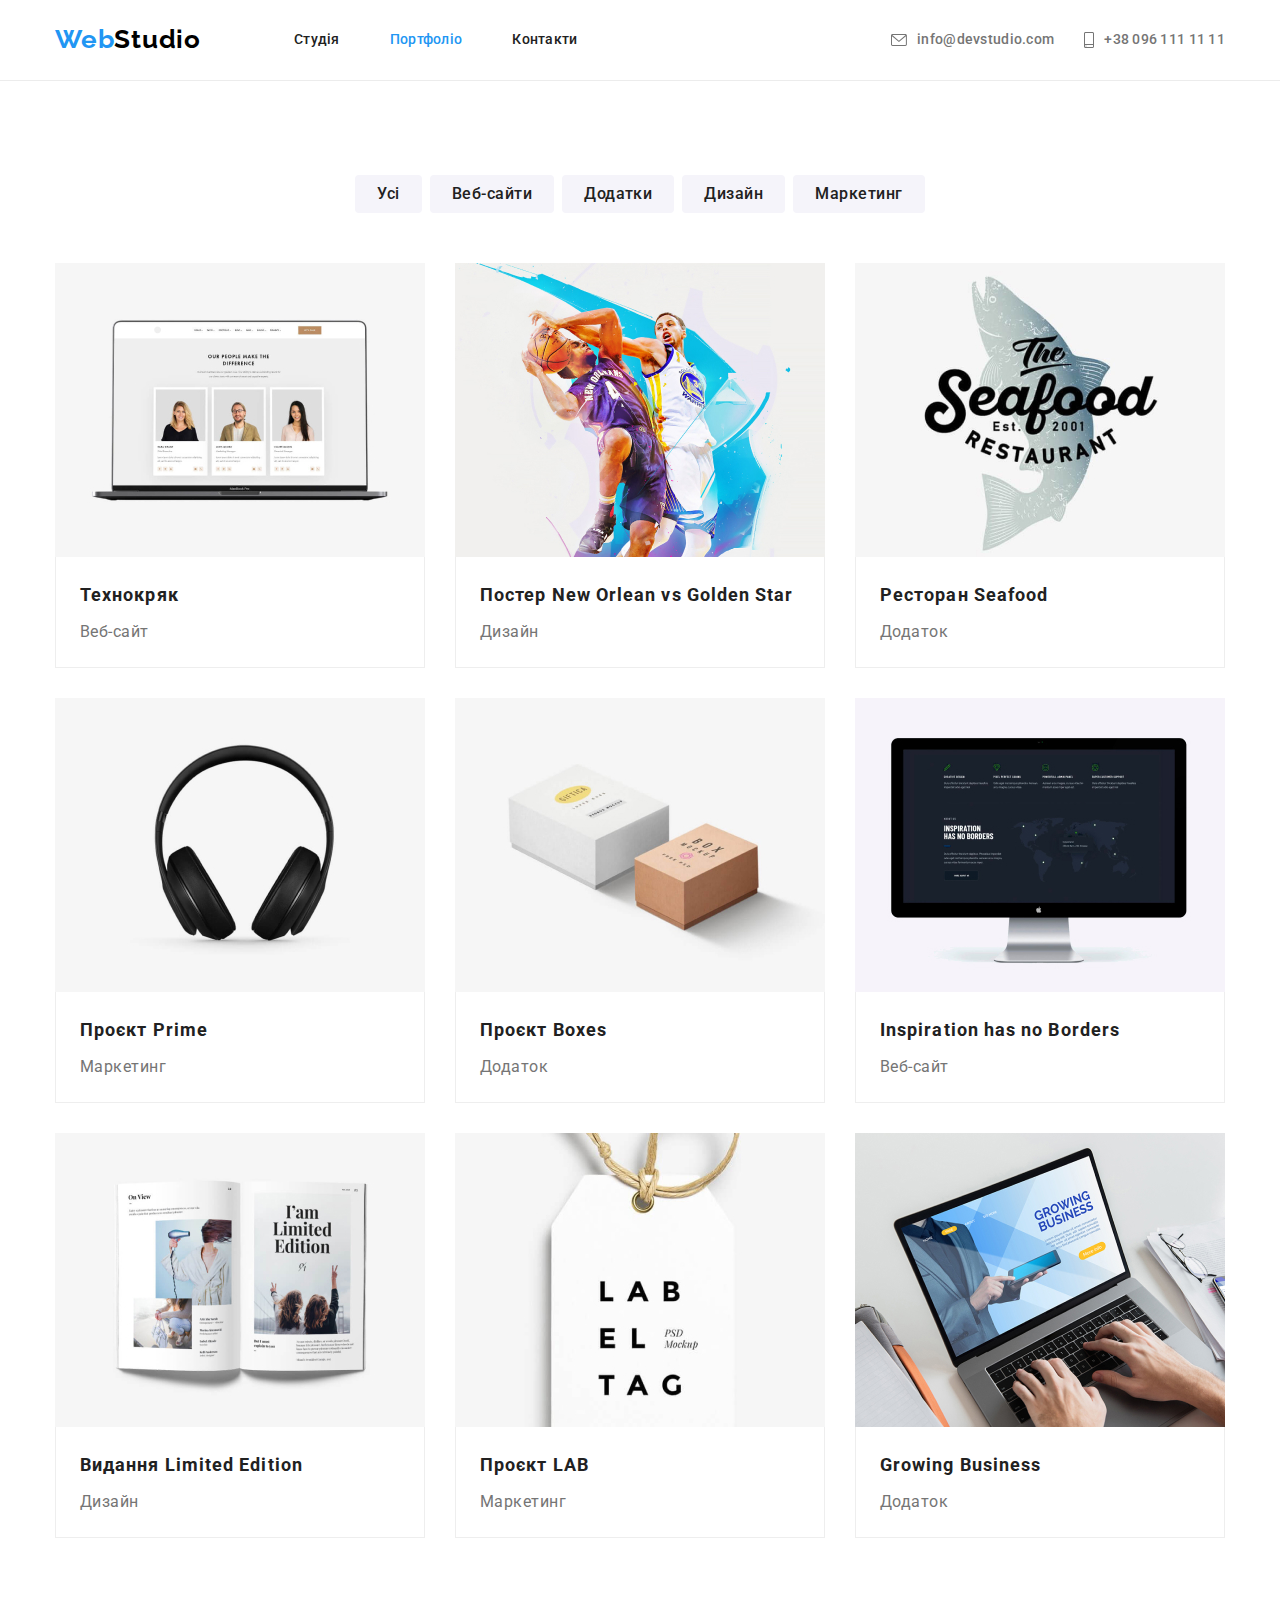
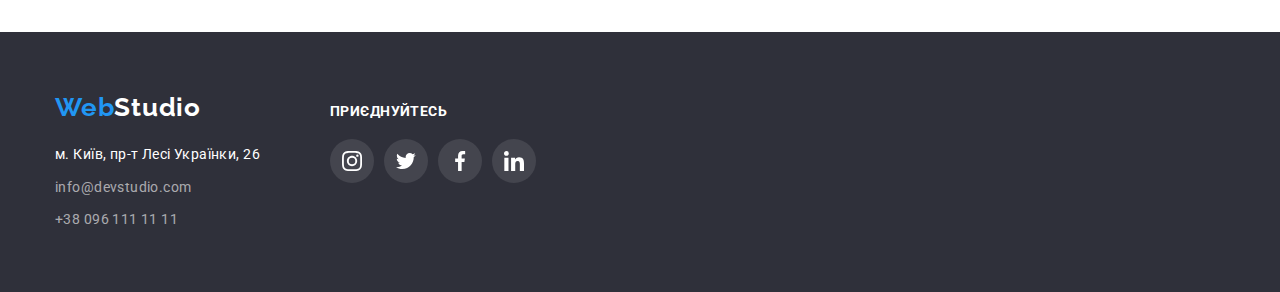
==== portfolio.html @ f7bb9458 "1" ====
<!DOCTYPE html>
<html lang="uk">

<head>
  <meta charset="UTF-8" />
  <meta http-equiv="X-UA-Compatible" content="IE=edge" />
  <meta name="viewport" content="width=device-width, initial-scale=1.0" />
  <title>WebStudio Portfolio</title>
  <link rel="preconnect" href="https://fonts.googleapis.com" />
  <link rel="preconnect" href="https://fonts.gstatic.com" crossorigin />
  <link
    href="https://fonts.googleapis.com/css2?family=Montserrat:wght@400;700&family=Raleway:wght@700&family=Roboto:wght@400;500;700;900&display=swap"
    rel="stylesheet" />
  <link rel="stylesheet"
    href="https://cdnjs.cloudflare.com/ajax/libs/modern-normalize/1.1.0/modern-normalize.min.css" />
  <link rel="stylesheet" href="./css/styles.css" />
</head>

<body>
  <header class="portfolio-header">
    <div class="container container-header border-bottom">
      <a href="./index.html" class="logo"><span class="logo-text link">Web</span>Studio</a>
      <nav class="nav">
        <ul class="nav-list list">
          <li><a class="nav-link link" href="./index.html">Студія</a></li>
          <li>
            <a class="nav-link link current" href="./portfolio.html">Портфоліо</a>
          </li>
          <li><a class="nav-link link" href="">Контакти</a></li>
        </ul>
      </nav>

      <ul class="contacts list">
        <li>
          <a class="contacts-link mail link" href="mailto:info@devstudio.com">
            <svg class="contacts-icon" width="16" height="12">
              <use href=".//image/symbol-defs.svg#icon-mail"></use>
            </svg>
            info@devstudio.com</a>
        </li>
        <li>
          <a class="contacts-link tel link" href="tel:+380961111111"> <svg class="contacts-icon" width="10" height="16">
              <use href=".//image/symbol-defs.svg#icon-smartphone"></use>
            </svg> +38 096 111 11 11</a>
        </li>
      </ul>
    </div>
  </header>
  <main>
    <section class="main-portfolio section">
      <div class="container portfolio-container">
        <h1 class="visually-hidden">Портфоліо</h1>
        <ul class="filters-list list">
          <li><button class="filters-button" type="button">Усі</button></li>
          <li>
            <button class="filters-button" type="button">Веб-сайти</button>
          </li>
          <li>
            <button class="filters-button" type="button">Додатки</button>
          </li>
          <li>
            <button class="filters-button" type="button">Дизайн</button>
          </li>
          <li>
            <button class="filters-button" type="button">Маркетинг</button>
          </li>
        </ul>
        <ul class="projects-list list">
          <li class="projects-item">
            <a class="projects-link link" href="#">
              <img class="projects-img" src="./image/portfolio(1).jpg" width="370" alt="Технокряк" />
              <div class="projects-link-info link">
                <p class="projects-link-text">Ресурс пропонує комплексні пропозиції з різним рівнем функціоналу та сервісів. Все це
                  дозволить
                  відвідувачу отримати
                  вичерпні відомості про компанію чи приватну особу.</p>
              </div>
              <div class="projects-info">
                <h2 class="projects-title">Технокряк</h2>
                <p class="projects-text">Веб-сайт</p>
              </div>
            </a>
          </li>
          <li class="projects-item">
            <a class="projects-link link" href="#">
              <img class="projects-img" src="./image/portfolio(2).jpg" width="370"
                alt="Постер New Orlean vs Golden Star" />
              <div class="projects-info">
                <h2 class="projects-title">
                  Постер New Orlean vs Golden Star
                </h2>
                <p class="projects-text">Дизайн</p>
              </div>
            </a>
          </li>
          <li class="projects-item">
            <a class="projects-link link" href="#">
              <img class="projects-img" src="./image/portfolio(3).jpg" width="370" alt="Ресторан Seafood" />
              <div class="projects-info">
                <h2 class="projects-title">Ресторан Seafood</h2>
                <p class="projects-text">Додаток</p>
              </div>
            </a>
          </li>
          <li class="projects-item">
            <a class="projects-link link" href="#">
              <img class="projects-img" src="./image/portfolio(4).jpg" width="370" alt="Проєкт Prime" />
              <div class="projects-info">
                <h2 class="projects-title">Проєкт Prime</h2>
                <p class="projects-text">Маркетинг</p>
              </div>
            </a>
          </li>
          <li class="projects-item">
            <a class="projects-link link" href="#">
              <img class="projects-img" src="./image/portfolio(5).jpg" width="370" alt="Проєкт Boxes" />
              <div class="projects-info">
                <h2 class="projects-title">Проєкт Boxes</h2>
                <p class="projects-text">Додаток</p>
              </div>
            </a>
          </li>
          <li class="projects-item">
            <a class="projects-link link" href="#">
              <img class="projects-img" src="./image/portfolio(6).jpg" width="370" alt="Inspiration has no Borders" />
              <div class="projects-info">
                <h2 class="projects-title">Inspiration has no Borders</h2>
                <p class="projects-text">Веб-сайт</p>
              </div>
            </a>
          </li>
          <li class="projects-item">
            <a class="projects-link link" href="#">
              <img class="projects-img" src="./image/portfolio(7).jpg" width="370" alt="Видання Limited Edition" />
              <div class="projects-info">
                <h2 class="projects-title">Видання Limited Edition</h2>
                <p class="projects-text">Дизайн</p>
              </div>
            </a>
          </li>
          <li class="projects-item">
            <a class="projects-link link" href="#">
              <img class="projects-img" src="./image/portfolio(8).jpg" width="370" alt="Проєкт LAB" />
              <div class="projects-info">
                <h2 class="projects-title">Проєкт LAB</h2>
                <p class="projects-text">Маркетинг</p>
              </div>
            </a>
          </li>
          <li class="projects-item">
            <a class="projects-link link" href="#">
              <img class="projects-img" src="./image/portfolio(9).jpg" width="370" alt="Growing Business" />
              <div class="projects-info">
                <h2 class="projects-title">Growing Business</h2>
                <p class="projects-text">Додаток</p>
              </div>
            </a>
          </li>
        </ul>
      </div>
    </section>
  </main>
  <footer>
    <address class="address section">
      <div class="footer-container container">
        <div class="address-container">
          <p class="logo-footer"><span class="logo-text">Web</span>Studio</p>
          <ul class="address-list list">
            <li class="address-item">
              <a class="address-map link" href="https://goo.gl/maps/9BAexuXsB6jjKLk17" target="_blank"
                rel="noopenet noreferrer nofollow">м. Київ, пр-т Лесі Українки, 26</a>
            </li>
            <li class="address-item">
              <a class="address-mail link" href="mailto:info@devstudio.com">info@devstudio.com</a>
            </li>
            <li class="address-item">
              <a class="address-tel link" href="tel:+380961111111">+38 096 111 11 11</a>
            </li>
          </ul>
        </div>
        <div class="footer-soc-container">
          <p class="footer-soc-text">приєднуйтесь</p>
          <ul class="footer-soc-list list">
            <li class="footer-soc-item">
              <a class="footer-soc-link link" href="" target="_blank" rel="noopenet noreferrer nofollow">
                <svg class="footer-soc-icon" width="20" height="20">
                  <use href=".//image/symbol-defs.svg#icon-instagram"></use>
                </svg></a>
            </li>
            <li class="footer-soc-item">
              <a class="footer-soc-link link" href="" target="_blank" rel="noopenet noreferrer nofollow">
                <svg class="footer-soc-icon" width="20" height="20">
                  <use href=".//image/symbol-defs.svg#icon-twitter"></use>
                </svg></a>
            </li>
            <li class="footer-soc-item">
              <a class="footer-soc-link link" href="" target="_blank" rel="noopenet noreferrer nofollow">
                <svg class="footer-soc-icon" width="20" height="20">
                  <use href=".//image/symbol-defs.svg#icon-facebook"></use>
                </svg></a>
            </li>
            <li class="footer-soc-item">
              <a class="footer-soc-link link" href="" target="_blank" rel="noopenet noreferrer nofollow">
                <svg class="footer-soc-icon" width="20" height="20">
                  <use href=".//image/symbol-defs.svg#icon-linkedin"></use>
                </svg></a>
            </li>
          </ul>
        </div>
      </div>
    </address>
  </footer>
</body>

</html>
---- css/styles.css ----
:root {
  --color-black-text: #000000;
  --color-white-text: #ffffff;
  --color-active-link: #2196f3;
  --color-nav-text: #212121;
  --color-contact-text: #757575;
  --color-title-text: #212121;
  --color-main-text: #757575;
  --color-box-text: #ffffff;
  --color-background-header: #ffffff;
  --color-background-footer: #2f303a;
  --color-background-hero: #2f303a;
  --color-background-hero-button: #188ce8;
  --color-background-team: #f5f4fa;
  --color-background-filters-button: #f5f4fa;
  --color-background-white: #ffffff;
  --color-background-main-portfolio: #f5f5f5;
  --color-border-portfolio: #eeeeee;
  --color-border-header: #ececec;
  --color-logo: #2196f3;
  --color-icon-grey:#AFB1B8;
  --colo-icon-background-footer: rgba(255, 255, 255, 0.1);

  --animation-delay: 250ms cubic-bezier(0.4, 0, 0.2, 1);
}

body {
  font-family: "Roboto", sans-serif;
  font-style: normal;
  color: var(--color-black-text);
}

.list {
  padding: 0px;
  margin: 0px;
  list-style: none;
}

.link {
  padding: 0px;
  margin: 0px;
  text-decoration: none;
  transition: var(--animation-delay);
}
.title {
  padding: 0px;
  margin: 0px;
}

.section {
  padding: 94px 0;
}

h1,
h2,
h3,
h4,
h5,
h6,
p {
  margin: 0;
}

img {
  display: block;
  max-width: 100%;
  height: auto;
}

.visually-hidden {
  position: absolute;
  width: 1px;
  height: 1px;
  margin: -1px;
  padding: 0;
  overflow: hidden;
  border: 0;
  clip: rect(0 0 0 0);
}

/* ----------------------header------------------------ */

.container {
  width: 1200px;
  padding-left: 15px;
  padding-right: 15px;
  margin: 0 auto;
}

.container-header {
  display: flex;
}
.logo {
  padding-top: 24px;
  padding-bottom: 25px;
  margin-right: 93px;
  font-family: "Raleway";
  font-weight: 700;
  font-size: 26px;
  line-height: 1.19;
  letter-spacing: 0.03em;
  text-decoration: none;

  color: var(--color-black-text);
}
.logo-text {
  color: var(--color-logo);
}

.nav-list {
  display: flex;
  align-items: center;
  gap: 50px;
}
.nav-link {
  position: relative;
  display: inline-block;
  padding: 32px 0;
  font-weight: 500;
  font-size: 14px;
  line-height: 1.14;
  letter-spacing: 0.02em;

  color: var(--color-nav-text);
}
.contacts.list {
  display: flex;
  align-items: center;
  margin-left: auto;
  gap: 30px;
}

.contacts-icon {
  margin-right: 10px;
  align-items: baseline;
  fill: var(--color-contact-text);
}

.contacts-link {
  position: relative;
  display: flex;
  align-items: center;
  padding: 32px 0;
  font-weight: 500;
  font-size: 14px;
  line-height: 1.14;
  letter-spacing: 0.02em;

  color: var(--color-contact-text);
}
 .nav-link::before,
 .contacts-link::before {
  content: "";
  width: 100%;
  height: 4px;
  border-radius: 2px;
  position: absolute;
  background-color: var(--color-active-link);
  left: 0;
  bottom: 0;
  transition: var(--animation-delay);
  transform: scale(0);
 }

.nav-link:hover,
.nav-link:focus,
.contacts-link:hover,
.contacts-link:focus {
  color: var(--color-active-link);
}

.nav-link:hover:before,
.nav-link:focus::before,
.contacts-link:hover::before,
.contacts-link:focus::before {
  transform: scale(1);
}

.contacts-link:hover .contacts-icon,
.contacts-link:focus .contacts-icon {
  fill: var(--color-active-link);
}

.nav-list .current {
  color: var(--color-active-link);
}


/*--------------------------main----------------------*/

.hero.section {
  max-width: 1600px;
  height: 600px;
  padding-top: 200px;
  padding-bottom: 200px;
  margin-left: auto;
  margin-right: auto;
  text-align: center;
  background-color: var(--color-background-hero); 
  background-image: linear-gradient(
    rgba(47, 48, 58, 0.4),
    rgba(47, 48, 58, 0.4)),
     url(../image/hero-img-background.jpg);
  background-repeat: no-repeat;
  background-position: center;
  background-size: cover;
}

.hero-container {
  display: flex;
  flex-direction: column;
  align-items: center;
}

.hero-title {
  margin-bottom: 30px;
  width: 696px;
  height: 120;
  font-weight: 900;
  font-size: 44px;
  line-height: 1.36;

  letter-spacing: 0.06em;
  text-transform: uppercase;

  color: var(--color-white-text);
}

.hero-button {
  min-width: 216px;
  height: 50px;
  font-family: "Roboto";
  font-weight: 700;
  font-size: 16px;
  line-height: 1.87;
  align-items: center;
  text-align: center;
  letter-spacing: 0.06em;

  color: var(--color-white-text);
  background-color: var(--color-background-hero-button);
  
  border: none;
  cursor: pointer;

  border-radius: 4px;
  
  transition: var(--animation-delay);
}

.hero-button:hover,
.hero-button:focus {
  background:var(--color-active-link);
  border: none;
  box-shadow: 0px 4px 4px rgba(0, 0, 0, 0.15);
}


/* --------------------------feature----------------------- */


.feature {
  background-color: var(--color-background-white);
}

.feature-list {
  display: flex;
  gap: 30px;
}

.feature-picture {
  display: flex;
  align-items: center;
  justify-content: center;
  margin-bottom: 30px;
  width: 270px;
  height: 120px;
  border-radius: 4px;


  background-color: var(--color-background-team);
}
.feature-title {
  margin-bottom: 10px;
  font-weight: 700;
  font-size: 14px;
  line-height: 1.14;
  letter-spacing: 0.03em;
  text-transform: uppercase;

  color: var(--color-title-text);
}

.feature-text {
  font-size: 14px;
  line-height: 1.7;
  letter-spacing: 0.03em;

  color: var(--color-main-text);
}


/* ----------------------------- box------------------------ */

.box {
  padding-top: 0px;
  background-color: var(--color-background-white);
}
.box-title.title {
  margin-bottom: 50px;
  font-weight: 700;
  font-size: 36px;
  line-height: 1.16;
  text-align: center;
  letter-spacing: 0.03em;

  color: var(--color-title-text);
}

.box-list {
  display: flex;
  justify-content: center;
  gap: 30px;
}

.box-item {
  position: relative;
}

.box-text {
  position: absolute;
  bottom: 0;

  display: flex;
  align-items: center;
  justify-content: center;

width: 370px;
height: 70px;

background-color: rgba(47, 48, 58, 0.8);



font-weight: 700;
font-size: 14px;
line-height: 16px;
text-align: center;
letter-spacing: 0.03em;
text-transform: uppercase;

color: var(--color-box-text);
}

/* --------------------------------team------------------------ */


.team {
  background: var(--color-background-team);
}

.team-title {
  margin-bottom: 50px;
  font-weight: 700;
  font-size: 36px;
  line-height: 1.16;
  text-align: center;
  letter-spacing: 0.03em;

  color: var(--color-title-text);
}

.team-list {
  display: flex;
  gap: 30px;
}

.team-item {
  box-shadow: 0px 1px 3px rgba(0, 0, 0, 0.12), 0px 1px 1px rgba(0, 0, 0, 0.14),
    0px 2px 1px rgba(0, 0, 0, 0.2);
  border-radius: 0px 0px 4px 4px;

  background-color: var(--color-background-white);
}

.team-info {
  padding-top: 30px;
  padding-bottom: 30px  ;
}
.team-name {
  margin-bottom: 10px;
  font-weight: 500;
  font-size: 16px;
  line-height: 1.18;

  text-align: center;
  letter-spacing: 0.03em;

  color: var(--color-title-text);
}

.team-text {
  margin-bottom: 16px;
  font-size: 16px;
  line-height: 1.18;

  text-align: center;
  letter-spacing: 0.03em;

  color: var(--color-main-text);
}
.team-soc-list {
  display: flex;
  justify-content: center;
  gap: 10px;
}

.team-soc-link {
  width: 44px;
  height: 44px;
  border-radius: 50%;
  display: inline-flex;
  align-items: center;
  justify-content: center;
  
}

.team-soc-icon {
  fill: var(--color-icon-grey);
}

.team-soc-link:hover,
.team-soc-link:focus {
  background-color: var(--color-active-link);
}

.team-soc-link:hover .team-soc-icon,
.team-soc-link:focus .team-soc-icon  {
  fill: var(--color-white-text);
}

/* -------------------- customers -------------------- */

.customers-title {
margin-bottom: 50px;
font-weight: 700;
font-size: 36px;
line-height: 42px;
text-align: center;
letter-spacing: 0.03em;
color: var(--color-black-text);
}

.customers-list {
  display: flex;
  justify-content: center;
  gap: 30px;

}

.customers-link {
  display: flex;
  justify-content: center;
  align-items: center;
  width: 170px;
  height: 92px;
  border: 1px solid var(--color-icon-grey);
  border-radius: 4px;
}
.customers-icon {
  fill: var(--color-icon-grey);
  transition: var(--animation-delay);
}

.customers-link:hover,
.customers-link:focus {
  border-color: var(--color-active-link);
}

.customers-link:hover .customers-icon,
.customers-link:focus .customers-icon{
  fill: var(--color-active-link);
}





/* -------------------footer----------------- */
.address {
  display: block;
  background: var(--color-background-footer);
  font-style: normal;
  padding-top: 60px;
  padding-bottom: 60px;
}

.footer-container {
  display: flex;
  align-items: baseline;
}

.address-container {
  margin-right: 70px;
}

.logo-footer {
  display: inline-block;
  margin-bottom: 20px;
  font-family: "Raleway";
  font-weight: 700;
  font-size: 26px;
  line-height: 1.19;

  letter-spacing: 0.03em;

  color: var(--color-white-text);
}

.address-item {
  margin-bottom: 9px;
}

.address-item:last-child {
  margin-bottom: 0px;
}

.address-map {
  font-size: 14px;
  line-height: 1.71;

  letter-spacing: 0.03em;

  color: var(--color-white-text);
}

.address-mail {
  font-size: 14px;
  line-height: 1.71;

  letter-spacing: 0.03em;

  color: rgba(255, 255, 255, 0.6);
}

.address-tel {
  font-size: 14px;
  line-height: 1.71;

  letter-spacing: 0.03em;

  color: rgba(255, 255, 255, 0.6);

}
.footer-soc-text {
  margin-bottom: 20px;
font-weight: 700;
font-size: 14px;
line-height: 16px;
letter-spacing: 0.03em;
text-transform: uppercase;
color: var(--color-white-text);
}
.footer-soc-list {
  display: flex;
  justify-content: left;
  gap: 10px;
}
.footer-soc-link {
  width: 44px;
  height: 44px;
  border-radius: 50%;
  display: flex;
  align-items: center;
  justify-content: center;
  background-color: var(--colo-icon-background-footer);
}

.footer-soc-icon {
  fill: var(--color-white-text);
}

.footer-soc-link:hover,
.footer-soc-link:focus {
  background-color: var(--color-active-link);
}

.footer-soc-link:hover .footer-soc-icon,
.footer-soc-link:focus .footer-soc-icon  {
  fill: var(--color-white-text);
}

/* -----------------------portfolio------------------- */
.portfolio-header {
  border-bottom: 1px solid var(--color-border-header);
}
.main-portfolio {
  background: var(--color-background-white);
}

.filters-list {
  display: flex;
  flex-direction: row;
  justify-content: center;
  margin-bottom: 50px;
  gap: 8px;
}
.filters-button {
  height: 38px;
  padding: 6px 22px;
  font-family: "Roboto";
  font-style: normal;
  font-weight: 500;
  font-size: 16px;
  line-height: 1.62;

  text-align: center;
  letter-spacing: 0.03em;

  border: none;
  color: var(--color-nav-text);

  background: var(--color-background-filters-button);
  border-radius: 4px;
  cursor: pointer;

  transition: var(--animation-delay);
}

.filters-button:hover,
.filters-button:focus {
  border: none;
  background: var(--color-active-link);
  color: var(--color-white-text);

  box-shadow: 0px 3px 1px rgba(0, 0, 0, 0.1), 0px 1px 2px rgba(0, 0, 0, 0.08),
    0px 2px 2px rgba(0, 0, 0, 0.12);
}
.projects-list {
  display: flex;
  flex-wrap: wrap;
  gap: 30px;
}

.projects-item {
  position: relative;
  width: calc((100% - 60px) / 3);
  background: var(--color-background-white);
}

.projects-link {
  display: block;
}

.projects-link:hover,
.projects-link:focus {
  box-shadow: 0px 1px 1px rgba(0, 0, 0, 0.12),
  0px 4px 4px rgba(0, 0, 0, 0.06),
  1px 4px 6px rgba(0, 0, 0, 0.16);
}
.projects-item:hover .projects-link-info,
.projects-item:focus .projects-link-info {
  transform: scale(1)
}

.projects-link-info {
  width: 100%;
  height: 100%;
  height: auto;
  border-radius: 2px;
  position: absolute;
  background-image: linear-gradient(
   rgba(33, 150, 243, 0.9),
   rgba(33, 150, 243, 0.9)  );
  top: 0;
  transition: var(--animation-delay);
  transform: scale(0);
  transform-origin: bottom;
}


.projects-link-text {
  padding: 63px 24px;

  font-family: 'Roboto';
font-style: normal;
font-weight: 400;
font-size: 18px;
line-height: 28px;

letter-spacing: 0.03em;

color: #FFFFFF;

}

.projects-info {
padding: 20px 24px;
border: 1px solid var(--color-border-portfolio);
border-top: none;
}

.projects-title {
  margin-bottom: 4px;
  font-weight: 700;
  font-size: 18px;
  line-height: 2;

  letter-spacing: 0.06em;

  color: var(--color-nav-text);
}

.projects-text {
  font-size: 16px;
  line-height: 1.87;

  letter-spacing: 0.03em;

  color: var(--color-main-text);
}
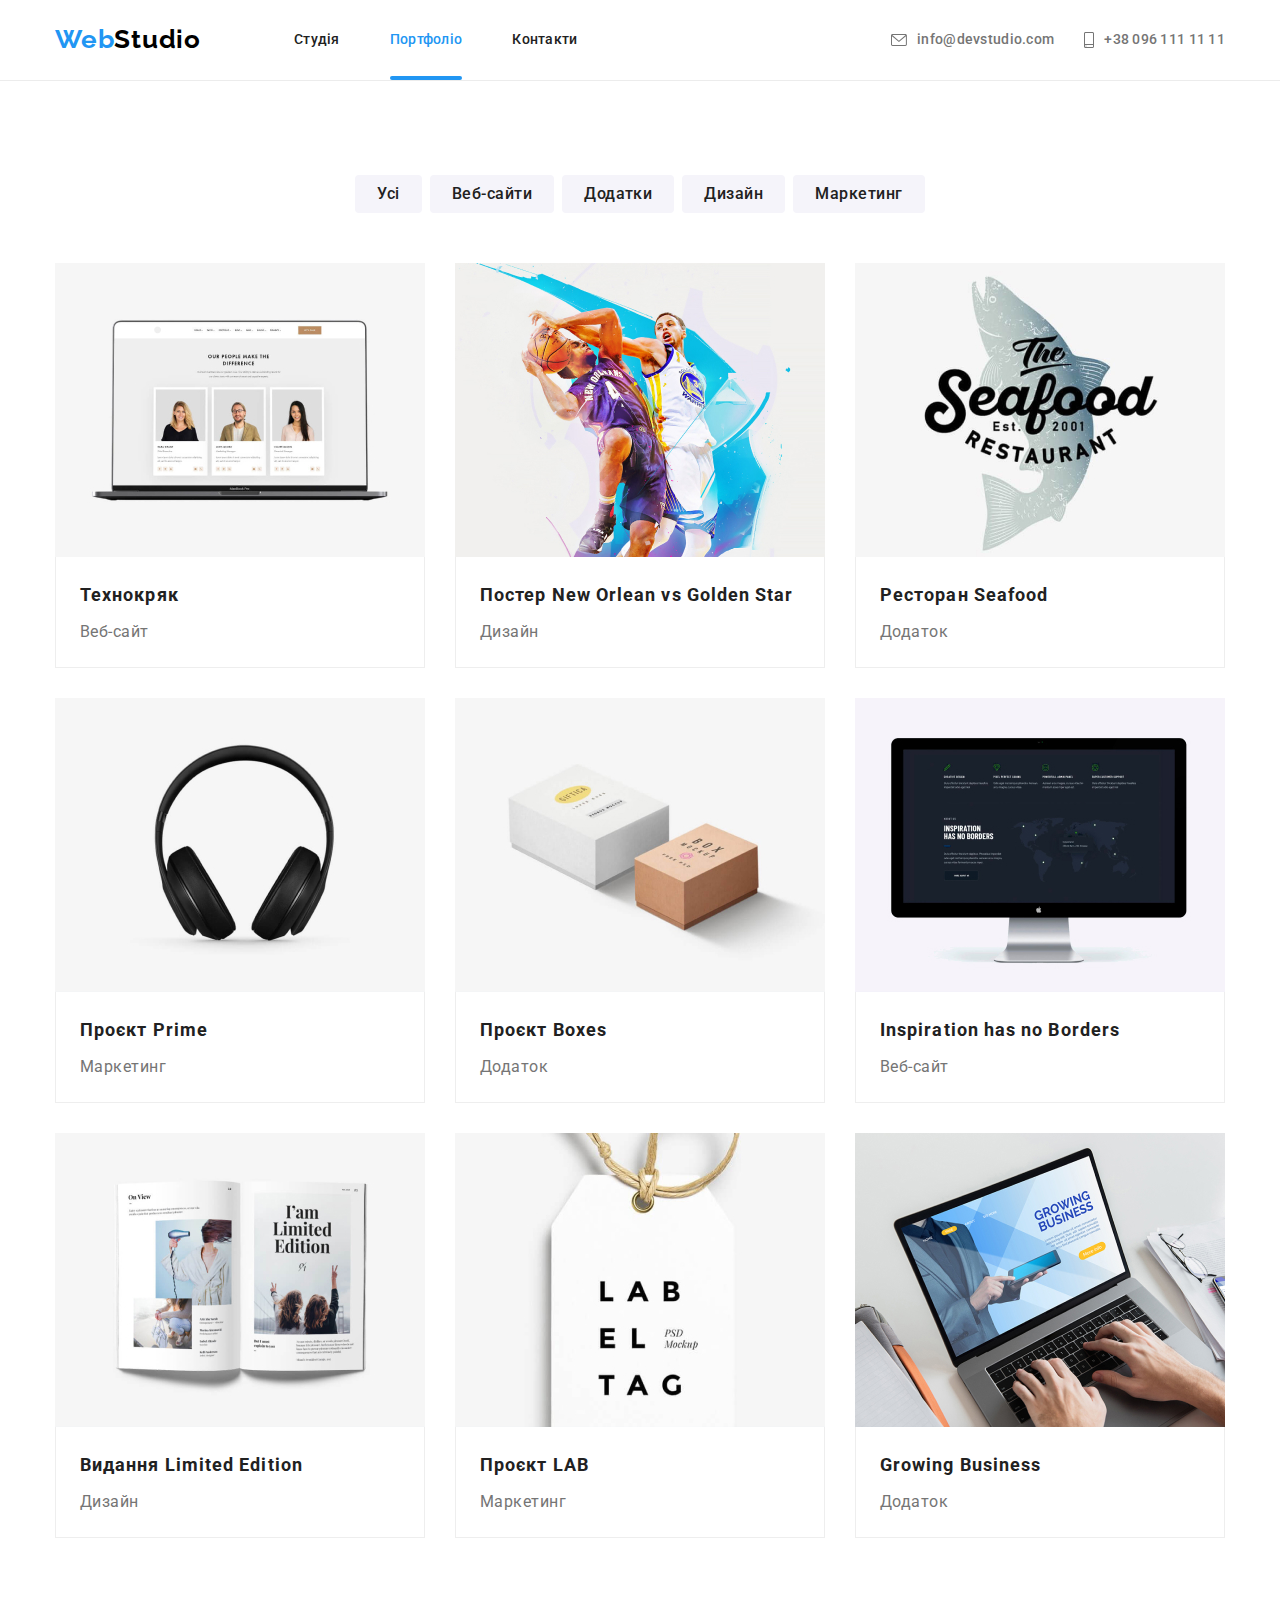
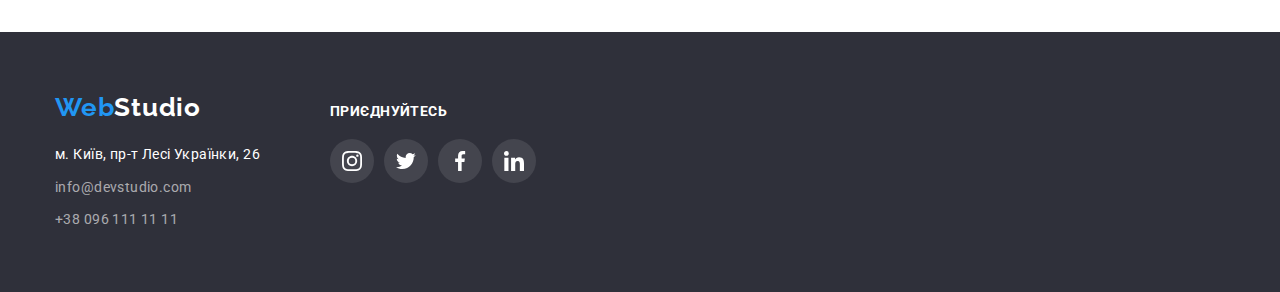
==== commit b94159fb: "1" ====
--- a/portfolio.html
+++ b/portfolio.html
@@ -68,8 +68,8 @@
         <ul class="projects-list list">
           <li class="projects-item">
             <a class="projects-link link" href="#">
-              <img class="projects-img" src="./image/portfolio(1).jpg" width="370" alt="Технокряк" />
-              <div class="projects-link-info link">
+              <div class="projects-link-info link">
+                <img class="projects-img" src="./image/portfolio(1).jpg" width="370" alt="Технокряк" />
                 <p class="projects-link-text">Ресурс пропонує комплексні пропозиції з різним рівнем функціоналу та сервісів. Все це
                   дозволить
                   відвідувачу отримати
@@ -83,8 +83,14 @@
           </li>
           <li class="projects-item">
             <a class="projects-link link" href="#">
-              <img class="projects-img" src="./image/portfolio(2).jpg" width="370"
-                alt="Постер New Orlean vs Golden Star" />
+              <div class="projects-link-info link">
+                <img class="projects-img" src="./image/portfolio(2).jpg" width="370" alt="Постер New Orlean vs Golden Star" />
+                <p class="projects-link-text">Ресурс пропонує комплексні пропозиції з різним рівнем функціоналу та сервісів. Все це
+                  дозволить
+                  відвідувачу отримати
+                  вичерпні відомості про компанію чи приватну особу.</p>
+              </div>
+              
               <div class="projects-info">
                 <h2 class="projects-title">
                   Постер New Orlean vs Golden Star
@@ -95,7 +101,14 @@
           </li>
           <li class="projects-item">
             <a class="projects-link link" href="#">
-              <img class="projects-img" src="./image/portfolio(3).jpg" width="370" alt="Ресторан Seafood" />
+              <div class="projects-link-info link">
+                <img class="projects-img" src="./image/portfolio(3).jpg" width="370" alt="Ресторан Seafood" />
+                <p class="projects-link-text">Ресурс пропонує комплексні пропозиції з різним рівнем функціоналу та сервісів. Все це
+                  дозволить
+                  відвідувачу отримати
+                  вичерпні відомості про компанію чи приватну особу.</p>
+              </div>
+              
               <div class="projects-info">
                 <h2 class="projects-title">Ресторан Seafood</h2>
                 <p class="projects-text">Додаток</p>
@@ -104,7 +117,14 @@
           </li>
           <li class="projects-item">
             <a class="projects-link link" href="#">
-              <img class="projects-img" src="./image/portfolio(4).jpg" width="370" alt="Проєкт Prime" />
+              <div class="projects-link-info link">
+                <img class="projects-img" src="./image/portfolio(4).jpg" width="370" alt="Проєкт Prime" />
+                <p class="projects-link-text">Ресурс пропонує комплексні пропозиції з різним рівнем функціоналу та сервісів. Все це
+                  дозволить
+                  відвідувачу отримати
+                  вичерпні відомості про компанію чи приватну особу.</p>
+              </div>
+              
               <div class="projects-info">
                 <h2 class="projects-title">Проєкт Prime</h2>
                 <p class="projects-text">Маркетинг</p>
@@ -113,7 +133,14 @@
           </li>
           <li class="projects-item">
             <a class="projects-link link" href="#">
-              <img class="projects-img" src="./image/portfolio(5).jpg" width="370" alt="Проєкт Boxes" />
+              <div class="projects-link-info link">
+                <img class="projects-img" src="./image/portfolio(5).jpg" width="370" alt="Проєкт Boxes" />
+                <p class="projects-link-text">Ресурс пропонує комплексні пропозиції з різним рівнем функціоналу та сервісів. Все це
+                  дозволить
+                  відвідувачу отримати
+                  вичерпні відомості про компанію чи приватну особу.</p>
+              </div>
+              
               <div class="projects-info">
                 <h2 class="projects-title">Проєкт Boxes</h2>
                 <p class="projects-text">Додаток</p>
@@ -122,7 +149,14 @@
           </li>
           <li class="projects-item">
             <a class="projects-link link" href="#">
-              <img class="projects-img" src="./image/portfolio(6).jpg" width="370" alt="Inspiration has no Borders" />
+              <div class="projects-link-info link">
+                <img class="projects-img" src="./image/portfolio(6).jpg" width="370" alt="Inspiration has no Borders" />
+                <p class="projects-link-text">Ресурс пропонує комплексні пропозиції з різним рівнем функціоналу та сервісів. Все це
+                  дозволить
+                  відвідувачу отримати
+                  вичерпні відомості про компанію чи приватну особу.</p>
+              </div>
+              
               <div class="projects-info">
                 <h2 class="projects-title">Inspiration has no Borders</h2>
                 <p class="projects-text">Веб-сайт</p>
@@ -131,7 +165,14 @@
           </li>
           <li class="projects-item">
             <a class="projects-link link" href="#">
-              <img class="projects-img" src="./image/portfolio(7).jpg" width="370" alt="Видання Limited Edition" />
+              <div class="projects-link-info link">
+                <img class="projects-img" src="./image/portfolio(7).jpg" width="370" alt="Видання Limited Edition" />
+                <p class="projects-link-text">Ресурс пропонує комплексні пропозиції з різним рівнем функціоналу та сервісів. Все це
+                  дозволить
+                  відвідувачу отримати
+                  вичерпні відомості про компанію чи приватну особу.</p>
+              </div>
+              
               <div class="projects-info">
                 <h2 class="projects-title">Видання Limited Edition</h2>
                 <p class="projects-text">Дизайн</p>
@@ -140,7 +181,14 @@
           </li>
           <li class="projects-item">
             <a class="projects-link link" href="#">
-              <img class="projects-img" src="./image/portfolio(8).jpg" width="370" alt="Проєкт LAB" />
+              <div class="projects-link-info link">
+                <img class="projects-img" src="./image/portfolio(8).jpg" width="370" alt="Проєкт LAB" />
+                <p class="projects-link-text">Ресурс пропонує комплексні пропозиції з різним рівнем функціоналу та сервісів. Все це
+                  дозволить
+                  відвідувачу отримати
+                  вичерпні відомості про компанію чи приватну особу.</p>
+              </div>
+              
               <div class="projects-info">
                 <h2 class="projects-title">Проєкт LAB</h2>
                 <p class="projects-text">Маркетинг</p>
@@ -149,7 +197,14 @@
           </li>
           <li class="projects-item">
             <a class="projects-link link" href="#">
-              <img class="projects-img" src="./image/portfolio(9).jpg" width="370" alt="Growing Business" />
+              <div class="projects-link-info link">
+                <img class="projects-img" src="./image/portfolio(9).jpg" width="370" alt="Growing Business" />
+                <p class="projects-link-text">Ресурс пропонує комплексні пропозиції з різним рівнем функціоналу та сервісів. Все це
+                  дозволить
+                  відвідувачу отримати
+                  вичерпні відомості про компанію чи приватну особу.</p>
+              </div>
+              
               <div class="projects-info">
                 <h2 class="projects-title">Growing Business</h2>
                 <p class="projects-text">Додаток</p>
--- a/css/styles.css
+++ b/css/styles.css
@@ -40,7 +40,7 @@
   padding: 0px;
   margin: 0px;
   text-decoration: none;
-  transition: var(--animation-delay);
+  transition: background-color var(--animation-delay), color var(--animation-delay);
 }
 .title {
   padding: 0px;
@@ -78,6 +78,8 @@
   clip: rect(0 0 0 0);
 }
 
+
+
 /* ----------------------header------------------------ */
 
 .container {
@@ -112,6 +114,9 @@
   align-items: center;
   gap: 50px;
 }
+.nav-item {
+  position: relative;
+}
 .nav-link {
   position: relative;
   display: inline-block;
@@ -149,7 +154,8 @@
   color: var(--color-contact-text);
 }
  .nav-link::before,
- .contacts-link::before {
+ .contacts-link::before,
+ .current::before {
   content: "";
   width: 100%;
   height: 4px;
@@ -158,8 +164,9 @@
   background-color: var(--color-active-link);
   left: 0;
   bottom: 0;
-  transition: var(--animation-delay);
+  transition: transform var(--animation-delay);
   transform: scale(0);
+  transform-origin: left;
  }
 
 .nav-link:hover,
@@ -183,6 +190,10 @@
 
 .nav-list .current {
   color: var(--color-active-link);
+}
+
+.current::before {
+  transform: scale(1)
 }
 
 
@@ -245,13 +256,12 @@
 
   border-radius: 4px;
   
-  transition: var(--animation-delay);
+  transition: background-color var(--animation-delay), box-shadow var(--animation-delay);
 }
 
 .hero-button:hover,
 .hero-button:focus {
-  background:var(--color-active-link);
-  border: none;
+  background-color:var(--color-active-link);
   box-shadow: 0px 4px 4px rgba(0, 0, 0, 0.15);
 }
 
@@ -422,11 +432,14 @@
   display: inline-flex;
   align-items: center;
   justify-content: center;
+
+  transition: color var(--animation-delay), bacground-color var(--animation-delay);
   
 }
 
 .team-soc-icon {
   fill: var(--color-icon-grey);
+  transition: fill var(--animation-delay);
 }
 
 .team-soc-link:hover,
@@ -482,9 +495,64 @@
   fill: var(--color-active-link);
 }
 
-
-
-
+/* ------------------modal-------------------- */
+
+.backdrop {
+  width: 100%;
+  height: 100%;
+  position:fixed;
+  top: 0;
+  background-color: rgba(0, 0, 0, 0.2);
+  transition: opacity var(--animation-delay), visibility var(--animation-delay);
+}
+
+.modal {
+  width: 528px;
+  min-height: 581px;
+  background-color: var(--color-background-white);
+  position: absolute;
+  top: 50%;
+  left: 50%;
+  transform: translate( -50%, -50%) scale(1) translateX(0);
+  transition: transform var(--animation-delay);
+  transform-origin: top;
+  
+  
+}
+
+.backdrop.is-hidden .modal {
+  transform: translate( -50%, -50%) scale(0) translateX(-100%);
+}
+
+.modal-close-button {
+  position: absolute;
+  top: 8px;
+  right: 8px;
+  width: 30px;
+  height: 30px;
+  border: 1px solid rgba(0, 0, 0, 0.1);
+  border-radius: 50%;
+  background-color: transparent;
+  display: flex;
+  align-items: center;
+  justify-content: center;
+  cursor: pointer;
+
+  fill: var(--color-black-text);
+  
+}
+
+.modal-close-button:hover,
+.modal-close-button:focus {
+  background-color: var(--color-active-link);
+  fill: var(--color-white-text);
+}
+
+.is-hidden {
+  opacity: 0;
+  visibility: hidden;
+  pointer-events: none;
+}
 
 /* -------------------footer----------------- */
 .address {
@@ -567,6 +635,7 @@
   gap: 10px;
 }
 .footer-soc-link {
+  transition: color var(--animation-delay), background-color var(--animation-delay);
   width: 44px;
   height: 44px;
   border-radius: 50%;
@@ -577,6 +646,7 @@
 }
 
 .footer-soc-icon {
+  transition: fill var(--animation-delay);
   fill: var(--color-white-text);
 }
 
@@ -624,13 +694,14 @@
   border-radius: 4px;
   cursor: pointer;
 
-  transition: var(--animation-delay);
+  transition: color var(--animation-delay), background-color var(--animation-delay),
+  box-shadow var(--animation-delay) ;
 }
 
 .filters-button:hover,
 .filters-button:focus {
   border: none;
-  background: var(--color-active-link);
+  background-color: var(--color-active-link);
   color: var(--color-white-text);
 
   box-shadow: 0px 3px 1px rgba(0, 0, 0, 0.1), 0px 1px 2px rgba(0, 0, 0, 0.08),
@@ -643,13 +714,46 @@
 }
 
 .projects-item {
-  position: relative;
+  
   width: calc((100% - 60px) / 3);
-  background: var(--color-background-white);
+  background-color: var(--color-background-white);
 }
 
 .projects-link {
   display: block;
+  transition: box-shadow var(--animation-delay);
+}
+
+
+
+.projects-link-info {
+  position: relative;
+  overflow: hidden;
+}
+
+.projects-link-text {
+  position: absolute;
+  width: 100%;
+  height: 100%;
+  background-image: linear-gradient(
+   rgba(33, 150, 243, 0.9),
+   rgba(33, 150, 243, 0.9)  );
+  top: 0;
+  transition: transform var(--animation-delay);
+  transform: translatey(100%);
+
+  padding: 63px 24px;
+
+  font-family: 'Roboto';
+font-style: normal;
+font-weight: 400;
+font-size: 18px;
+line-height: 1.55;
+
+letter-spacing: 0.03em;
+
+color: #FFFFFF;
+
 }
 
 .projects-link:hover,
@@ -658,40 +762,9 @@
   0px 4px 4px rgba(0, 0, 0, 0.06),
   1px 4px 6px rgba(0, 0, 0, 0.16);
 }
-.projects-item:hover .projects-link-info,
-.projects-item:focus .projects-link-info {
-  transform: scale(1)
-}
-
-.projects-link-info {
-  width: 100%;
-  height: 100%;
-  height: auto;
-  border-radius: 2px;
-  position: absolute;
-  background-image: linear-gradient(
-   rgba(33, 150, 243, 0.9),
-   rgba(33, 150, 243, 0.9)  );
-  top: 0;
-  transition: var(--animation-delay);
-  transform: scale(0);
-  transform-origin: bottom;
-}
-
-
-.projects-link-text {
-  padding: 63px 24px;
-
-  font-family: 'Roboto';
-font-style: normal;
-font-weight: 400;
-font-size: 18px;
-line-height: 28px;
-
-letter-spacing: 0.03em;
-
-color: #FFFFFF;
-
+.projects-item:hover .projects-link-text,
+.projects-item:focus .projects-link-text {
+  transform: translatey(0)
 }
 
 .projects-info {
